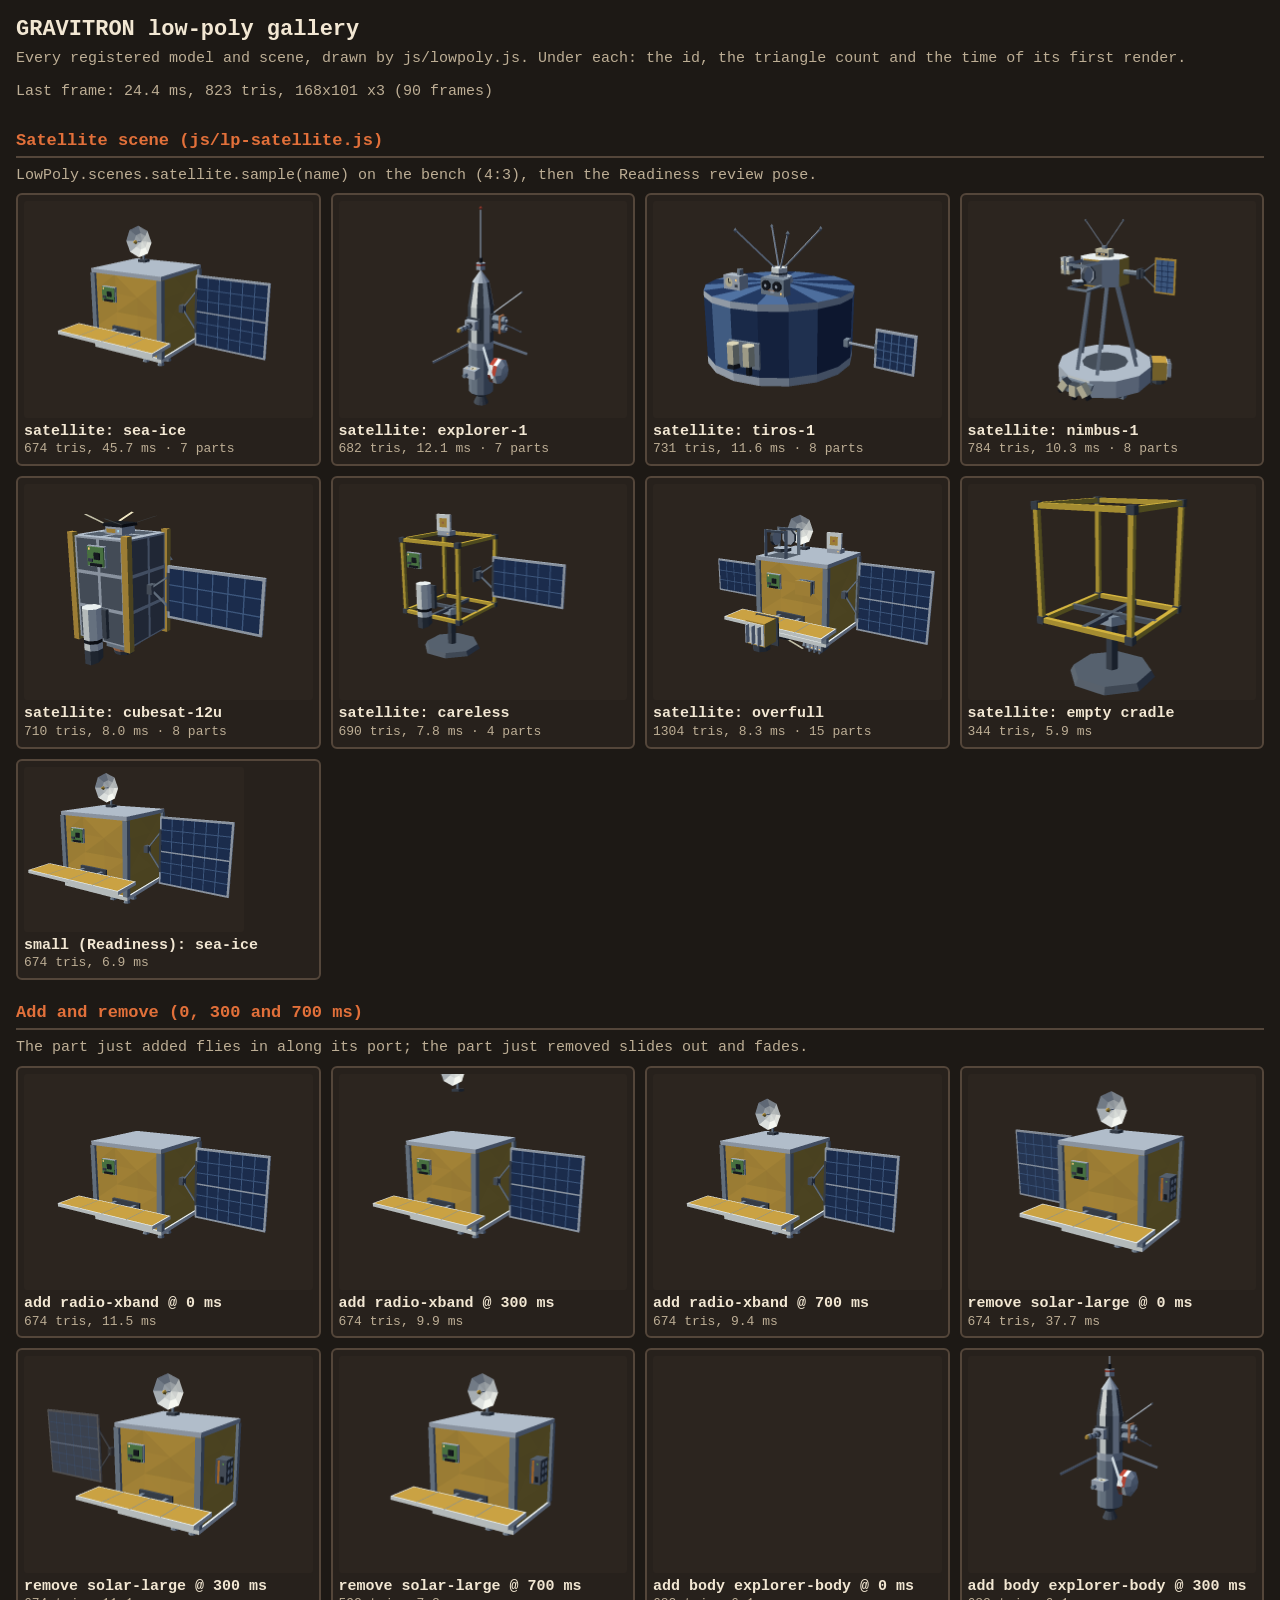
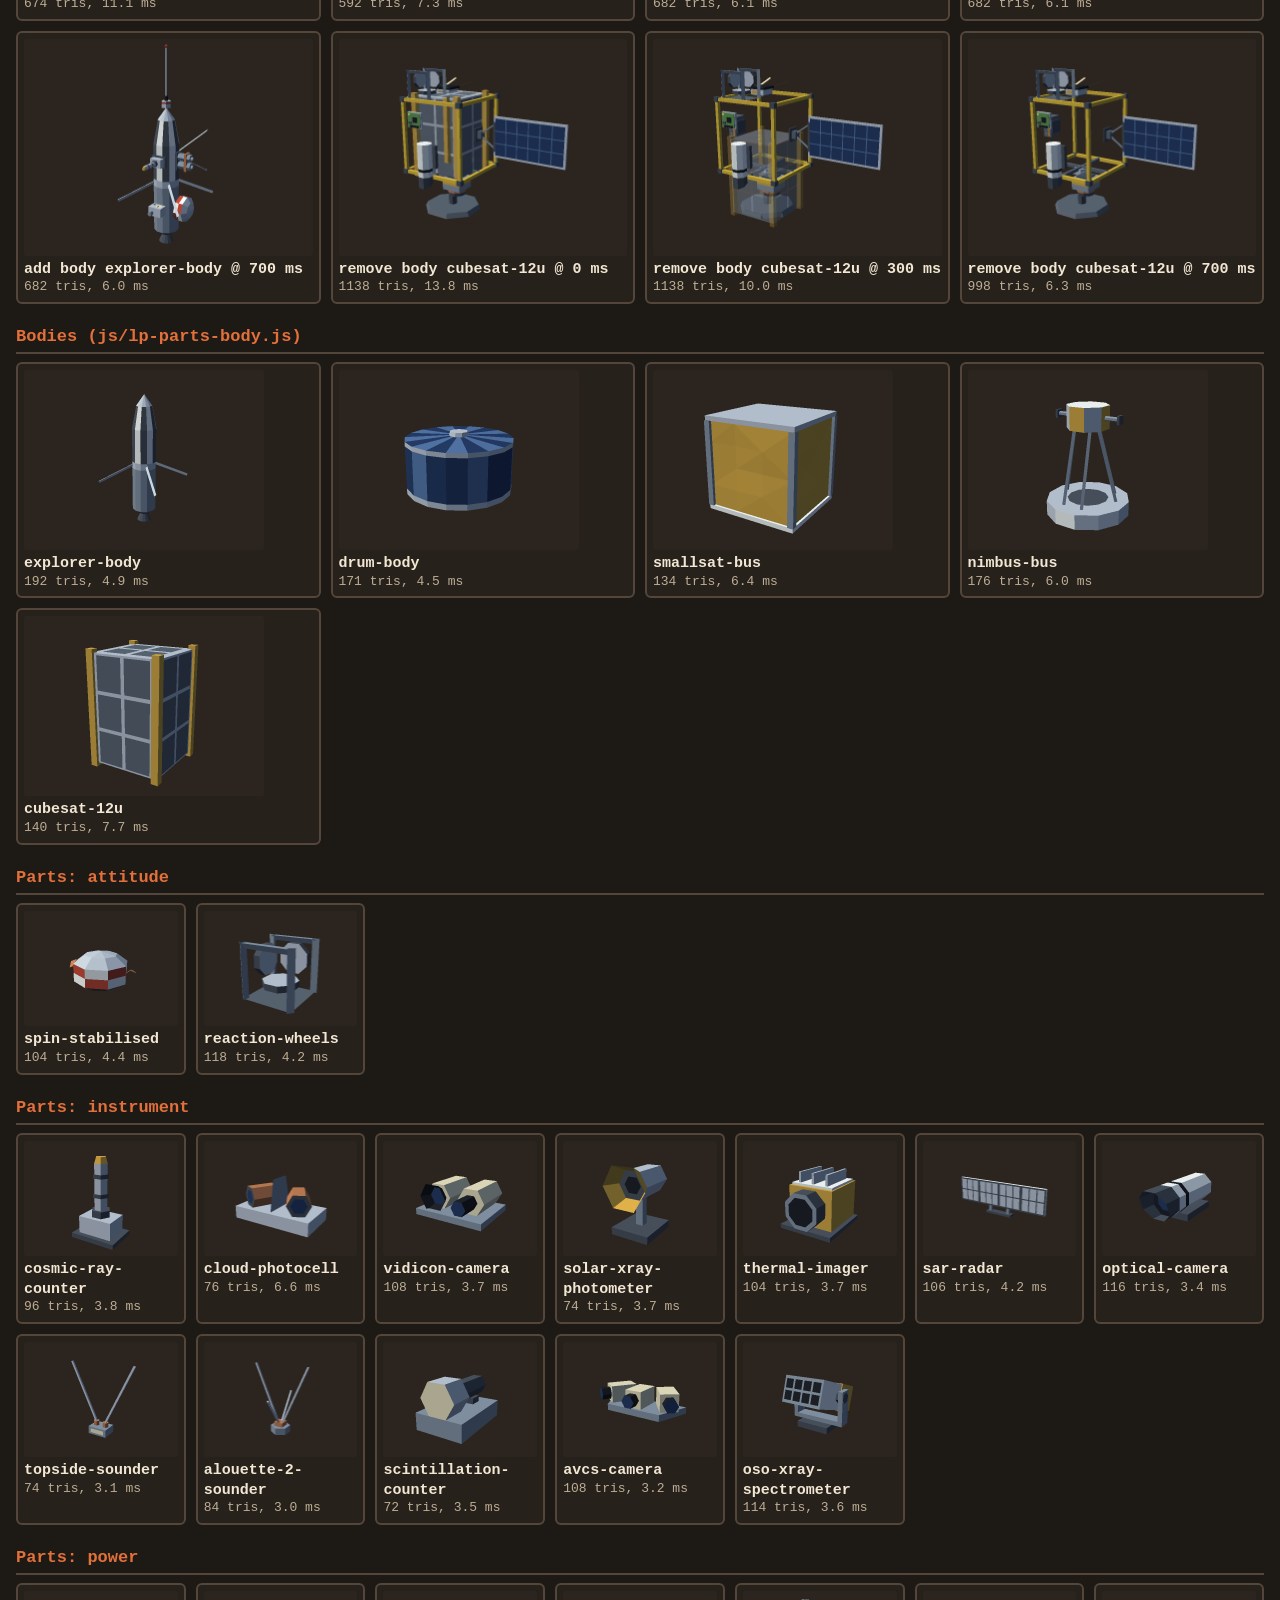
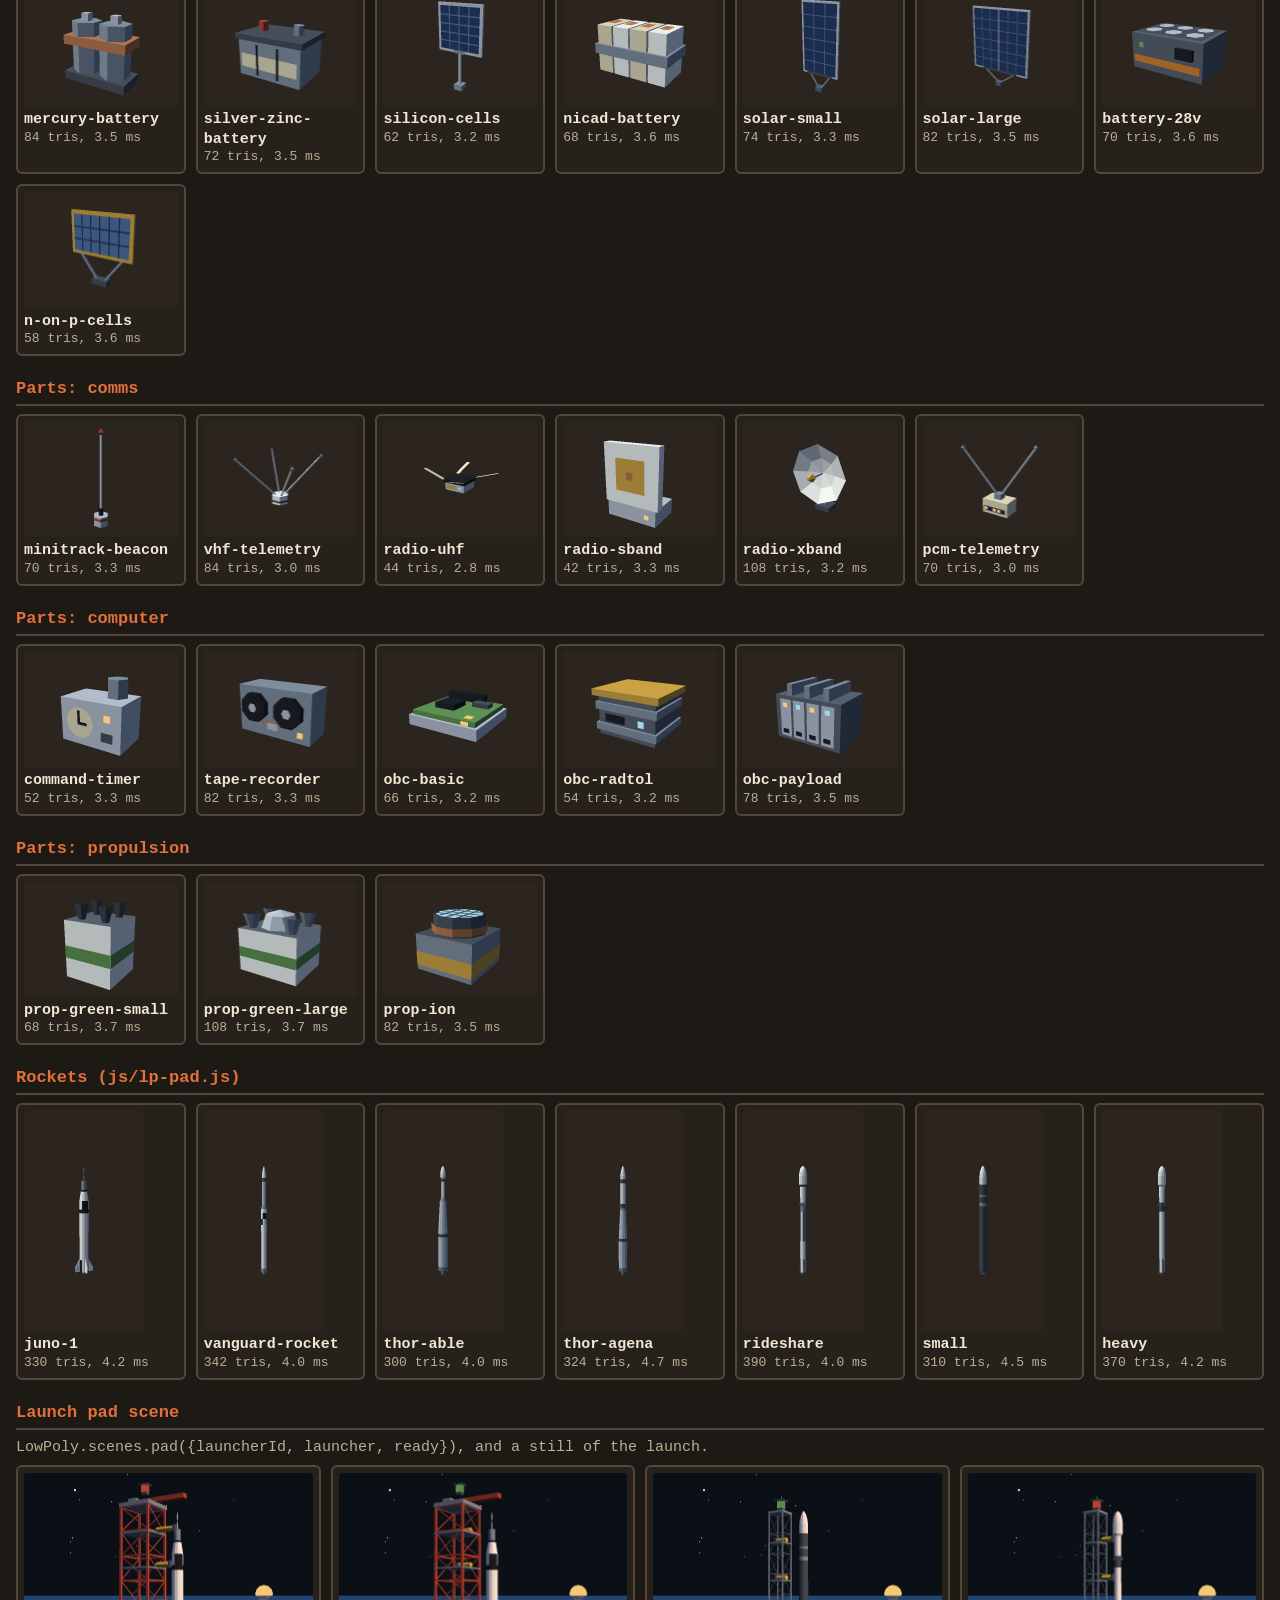
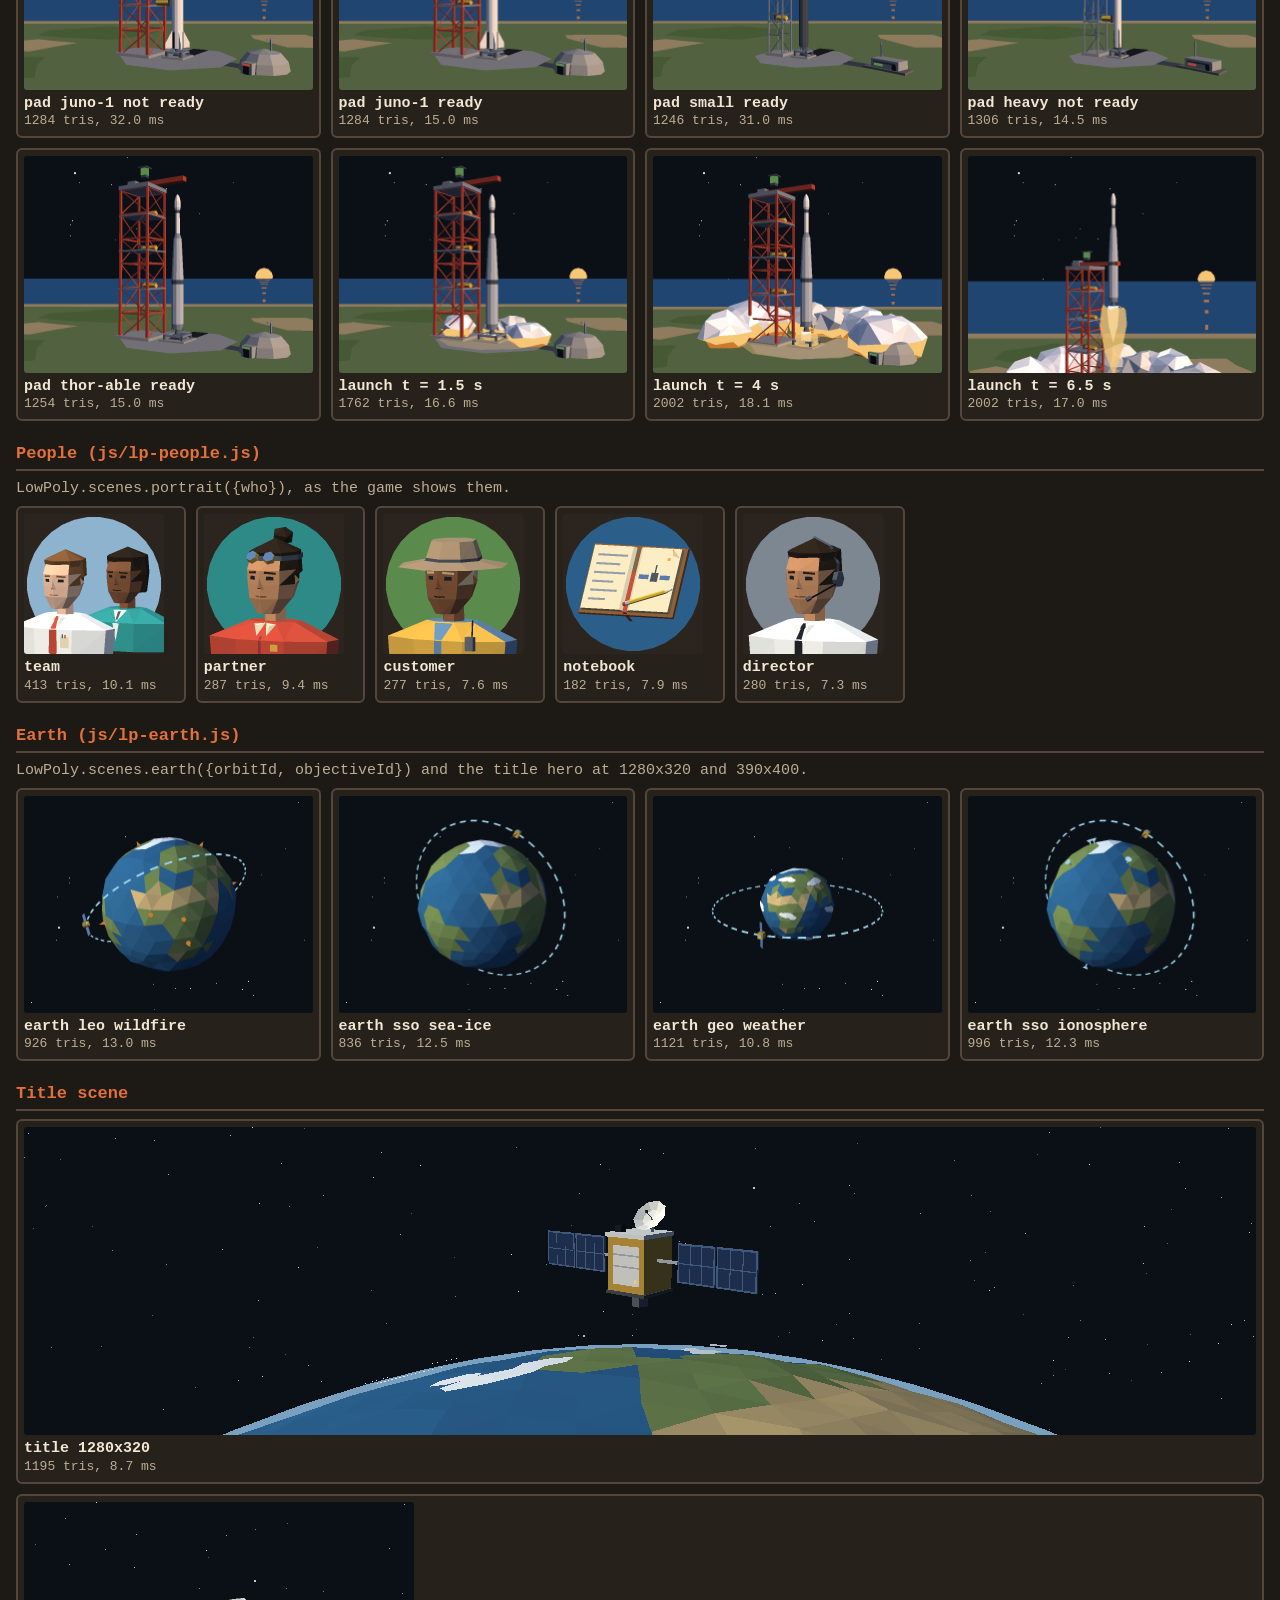
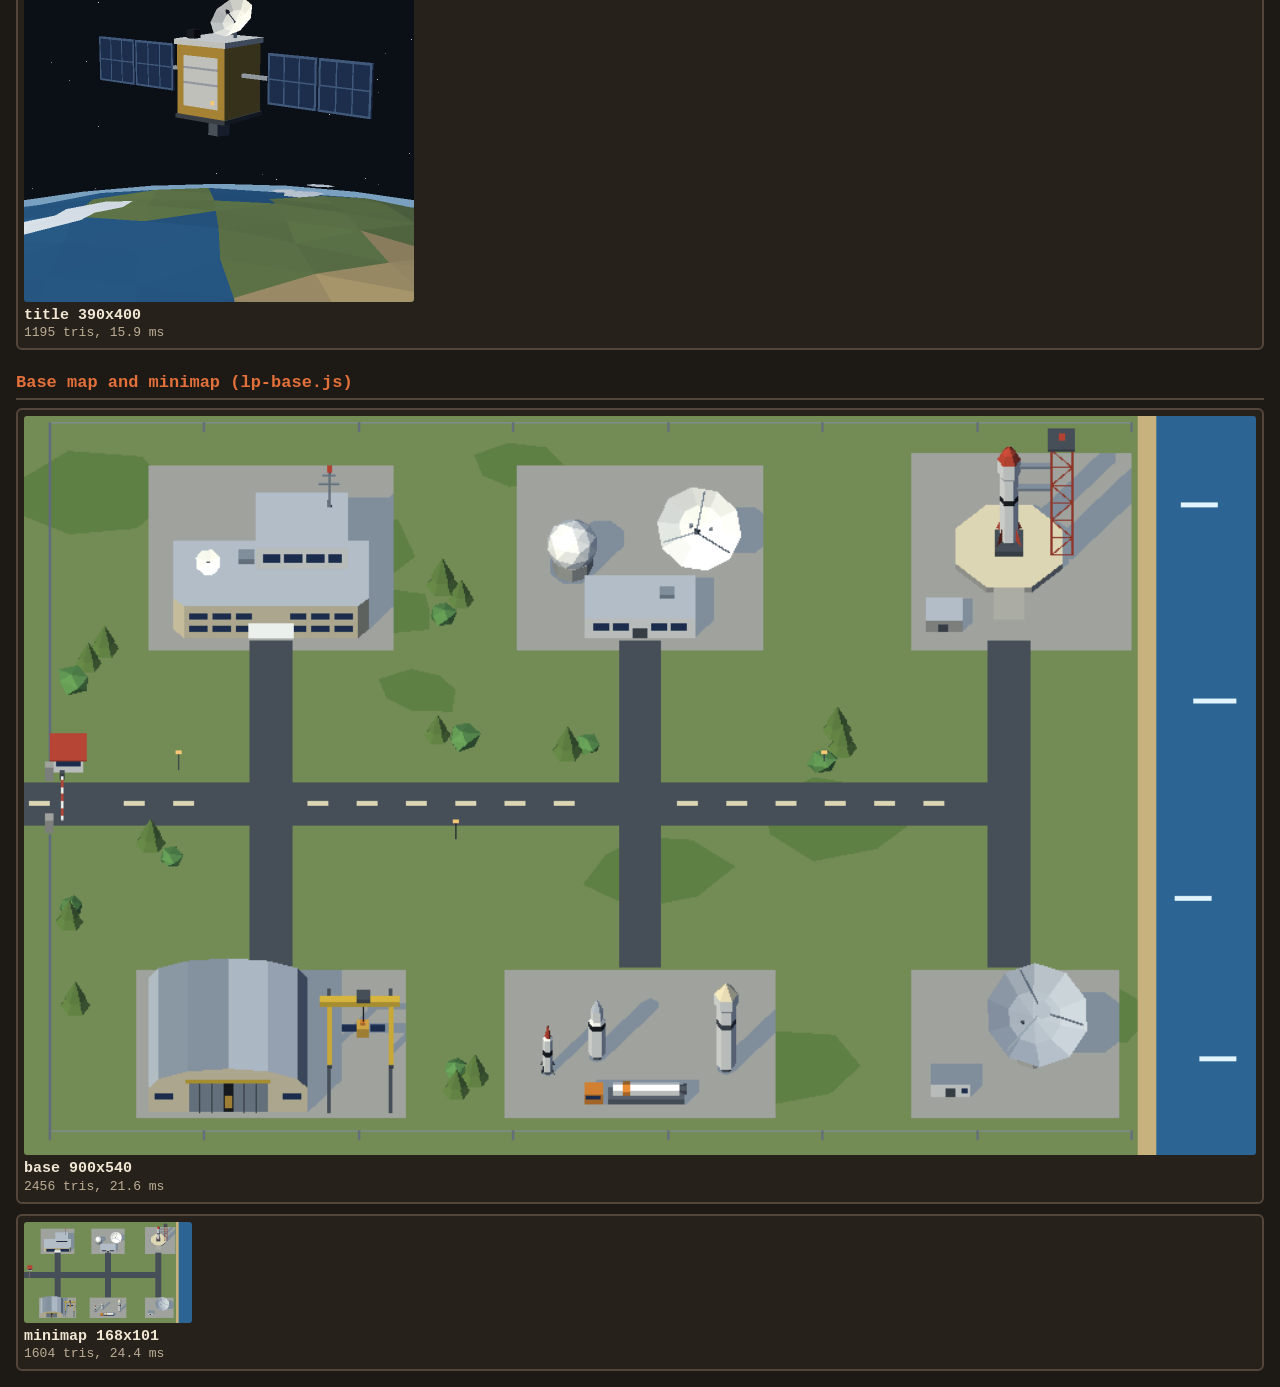
==== handoff/lowpoly/gallery.html @ 47f184be "Low-poly satellite on the Build bench and the Readiness review (js/lp-satellite.js); model files mov" ====
<!doctype html>
<html lang="en">
<head>
<meta charset="utf-8">
<meta name="viewport" content="width=device-width, initial-scale=1">
<title>Low-poly gallery</title>
<!-- Every model and scene the game can draw, with its id, triangle count and render time.
     Open from file:// (it loads the game's own js/ and data/ files). Not loaded by the game. -->
<style>
  :root { --bg: #1d1915; --surface: #27211c; --border: #54463a; --text: #f2e7d3; --dim: #bdae95; --accent: #e2703a; }
  * { box-sizing: border-box; }
  body { margin: 0; padding: 16px; background: var(--bg); color: var(--text); font: 15px/1.3 "Courier New", monospace; }
  h1 { font-size: 22px; margin: 0 0 4px; }
  h2 { font-size: 17px; margin: 22px 0 8px; color: var(--accent); border-bottom: 2px solid var(--border); padding-bottom: 4px; }
  p { margin: 0 0 8px; color: var(--dim); }
  .grid { display: grid; gap: 10px; grid-template-columns: repeat(auto-fill, minmax(150px, 1fr)); }
  .grid.wide { grid-template-columns: repeat(auto-fill, minmax(260px, 1fr)); }
  .grid.one { grid-template-columns: 1fr; }
  .card { background: var(--surface); border: 2px solid var(--border); border-radius: 6px; padding: 6px; min-width: 0; }
  .card canvas { display: block; width: 100%; height: auto; background: #2c251f; border-radius: 3px; }
  .card .id { display: block; margin-top: 4px; font-weight: bold; overflow-wrap: anywhere; }
  .card .meta { display: block; color: var(--dim); font-size: 13px; }
  .card.missing { border-style: dashed; color: var(--dim); }
  #live { position: sticky; top: 0; z-index: 2; background: var(--bg); padding: 6px 0; color: var(--dim); }
</style>
</head>
<body>
<h1>GRAVITRON low-poly gallery</h1>
<p>Every registered model and scene, drawn by js/lowpoly.js. Under each: the id, the triangle count and the time of its first render.</p>
<div id="live">Last frame: <span id="live-ms">-</span></div>
<main id="out"></main>

<script src="../../data/parts.js"></script>
<script src="../../data/launchers.js"></script>
<script src="../../data/orbits.js"></script>
<script src="../../js/lowpoly.js"></script>
<script src="../../js/lp-earth.js"></script>
<script src="../../js/lp-parts-body.js"></script>
<script src="../../js/lp-parts-instruments.js"></script>
<script src="../../js/lp-parts-systems.js"></script>
<script src="../../js/lp-satellite.js"></script>
<script src="../../js/lp-pad.js"></script>
<script src="../../js/lp-people.js"></script>
<script src="js/lp-base.js"></script>
<script>
(function () {
  'use strict';
  var L = window.LowPoly, out = document.getElementById('out');
  var reduce = window.matchMedia && window.matchMedia('(prefers-reduced-motion: reduce)').matches;
  var live = /[?&]live\b/.test(location.search) && !reduce;   // ?live: everything turns (slower page)

  function section(title, note, cls) {
    var h = document.createElement('h2'); h.textContent = title; out.appendChild(h);
    if (note) { var p = document.createElement('p'); p.textContent = note; out.appendChild(p); }
    var g = document.createElement('div'); g.className = 'grid' + (cls ? ' ' + cls : ''); out.appendChild(g);
    return g;
  }
  function trisOf(scene) {
    var n = 0;
    (scene.items || []).forEach(function (it) { if (!it.hidden && it.mesh) n += it.mesh.tris.length; });
    return n;
  }
  // One card: a canvas of w x h CSS px (or the full card width at that aspect), drawn once.
  function card(grid, id, sceneOrWrap, w, h, note, viewOpts) {
    var c = document.createElement('div'); c.className = 'card';
    var cv = document.createElement('canvas');
    cv.style.aspectRatio = w + ' / ' + h;
    if (w <= 400) cv.style.maxWidth = w + 'px';
    c.appendChild(cv);
    var a = document.createElement('span'); a.className = 'id'; a.textContent = id;
    var m = document.createElement('span'); m.className = 'meta';
    c.appendChild(a); c.appendChild(m);
    grid.appendChild(c);
    var scene = sceneOrWrap && sceneOrWrap.items ? sceneOrWrap : sceneOrWrap && sceneOrWrap.scene;
    var t0 = performance.now(), r = null;
    try {
      if (viewOpts || live) L.view(cv, sceneOrWrap, viewOpts || { spin: 20, drag: true, keys: false });
      else r = L.render(cv, scene);
    } catch (e) { m.textContent = 'ERROR ' + e.message; c.classList.add('missing'); return c; }
    var ms = r ? r.ms : performance.now() - t0;
    m.textContent = trisOf(scene) + ' tris, ' + ms.toFixed(1) + ' ms' + (note ? ' · ' + note : '');
    return c;
  }
  function missing(grid, id, why) {
    var c = document.createElement('div'); c.className = 'card missing'; c.textContent = id + ': ' + why; grid.appendChild(c);
  }
  // A model in its own frame, turned three quarters, lit by the default light.
  function modelScene(mesh, label) {
    return { items: [{ mesh: mesh }], camera: { yaw: 32, pitch: 18, fov: 30 }, background: null, label: label };
  }

  // ---- satellites
  var sats = section('Satellite scene (js/lp-satellite.js)', 'LowPoly.scenes.satellite.sample(name) on the bench (4:3), then the Readiness review pose.', 'wide');
  L.scenes.satellite.sample.names.forEach(function (name) {
    var w = L.scenes.satellite({ parts: L.scenes.satellite.sample(name), data: PARTS, change: null });
    card(sats, 'satellite: ' + name, w, 320, 240, w.ids.length + ' parts', live ? { spin: 20, drag: true, keys: false } : null);
  });
  card(sats, 'satellite: empty cradle', L.scenes.satellite({ parts: [], data: PARTS }), 320, 240);
  card(sats, 'small (Readiness): sea-ice', L.scenes.satellite({ parts: L.scenes.satellite.sample('sea-ice'), data: PARTS, size: 'small' }), 220, 165);

  var anim = section('Add and remove (0, 300 and 700 ms)', 'The part just added flies in along its port; the part just removed slides out and fades.', 'wide');
  [['add radio-xband', { id: 'radio-xband', kind: 'add' }, 'sea-ice', null],
   ['remove solar-large', { id: 'solar-large', kind: 'remove' }, 'sea-ice', 'solar-large'],
   ['add body explorer-body', { id: 'explorer-body', kind: 'add' }, 'explorer-1', null],
   ['remove body cubesat-12u', { id: 'cubesat-12u', kind: 'remove' }, 'cubesat-12u', 'cubesat-12u']].forEach(function (row) {
    [0, 0.3, 0.7].forEach(function (t) {
      var ids = L.scenes.satellite.sample(row[2]).filter(function (id) { return id !== row[3]; });
      var w = L.scenes.satellite({ parts: ids, data: PARTS, change: row[1] });
      w.update(0, 0); if (t) w.update(t, t);
      card(anim, row[0] + ' @ ' + Math.round(t * 1000) + ' ms', w.scene, 320, 240);
    });
  });

  // ---- bodies and parts
  var bodies = section('Bodies (js/lp-parts-body.js)', null, 'wide');
  PARTS.filter(function (p) { return p.category === 'structure'; }).forEach(function (p) {
    if (!L.has('body', p.id)) return missing(bodies, p.id, 'no model (placeholder)');
    var m = L.model('body', p.id, p);
    card(bodies, p.id, modelScene(m.mesh, m.label), 240, 180);
  });
  ['attitude', 'instrument', 'power', 'comms', 'computer', 'propulsion'].forEach(function (cat) {
    var g = section('Parts: ' + cat);
    PARTS.filter(function (p) { return p.category === cat; }).forEach(function (p) {
      if (!L.has('part', p.id)) return missing(g, p.id, 'no model (placeholder)');
      var m = L.model('part', p.id, p);
      card(g, p.id, modelScene(m.mesh, m.label), 160, 120);
    });
  });

  // ---- launchers and the pad
  var rk = section('Rockets (js/lp-pad.js)');
  LAUNCHERS.forEach(function (l) {
    if (!L.has('launcher', l.id)) return missing(rk, l.id, 'no model (placeholder)');
    var m = L.model('launcher', l.id, l);
    card(rk, l.id, { items: [{ mesh: m.mesh }], camera: { yaw: 25, pitch: 8, fov: 30 }, background: null, label: m.label }, 120, 220);
  });
  var pad = section('Launch pad scene', 'LowPoly.scenes.pad({launcherId, launcher, ready}), and a still of the launch.', 'wide');
  [['juno-1', false], ['juno-1', true], ['small', true], ['heavy', false], ['thor-able', true]].forEach(function (r) {
    var l = LAUNCHERS.filter(function (x) { return x.id === r[0]; })[0];
    card(pad, 'pad ' + r[0] + (r[1] ? ' ready' : ' not ready'), L.scenes.pad({ launcherId: r[0], launcher: l, ready: r[1] }), 400, 300);
  });
  [1.5, 4, 6.5].forEach(function (t) {
    card(pad, 'launch t = ' + t + ' s', L.scenes.pad({ launcherId: 'thor-able', ready: true, t: t, play: false }), 400, 300);
  });

  // ---- people
  var ppl = section('People (js/lp-people.js)', 'LowPoly.scenes.portrait({who}), as the game shows them.');
  ['team', 'partner', 'customer', 'notebook', 'director'].forEach(function (who) {
    if (!L.has('person', who)) return missing(ppl, who, 'no model');
    card(ppl, who, L.scenes.portrait({ who: who, aspect: 1 }), 140, 140);
  });

  // ---- Earth, title, base
  var earth = section('Earth (js/lp-earth.js)', 'LowPoly.scenes.earth({orbitId, objectiveId}) and the title hero at 1280x320 and 390x400.', 'wide');
  [['leo', 'wildfire'], ['sso', 'sea-ice'], ['geo', 'weather'], ['sso', 'ionosphere']].forEach(function (r) {
    card(earth, 'earth ' + r[0] + ' ' + r[1], L.scenes.earth({ orbitId: r[0], objectiveId: r[1], spin: 0 }), 320, 240);
  });
  var title = section('Title scene', null, 'one');
  if (L.scenes.title) {
    card(title, 'title 1280x320', L.scenes.title({ drift: false }), 1280, 320);
    var tt = L.scenes.title({ drift: false }); if (tt.fit) tt.fit(390, 400);
    card(title, 'title 390x400', tt, 390, 400);
  } else missing(title, 'title', 'scene not loaded');
  var base = section('Base map and minimap (lp-base.js)', null, 'one');
  if (L.scenes.base) {
    card(base, 'base 900x540', L.scenes.base({ width: 900, height: 540, animate: false }), 900, 540);
    card(base, 'minimap 168x101', L.scenes.minimap({ width: 168, height: 101 }), 168, 101);
  } else missing(base, 'base', 'scene not loaded');

  // Live readout of the engine's last frame (changes when ?live is on).
  var liveMs = document.getElementById('live-ms');
  setInterval(function () { var s = L.stats; liveMs.textContent = s.lastMs.toFixed(1) + ' ms, ' + s.lastTris + ' tris, ' + s.lastW + 'x' + s.lastH + ' x' + s.lastSS + ' (' + s.frames + ' frames)'; }, 500);
})();
</script>
</body>
</html>
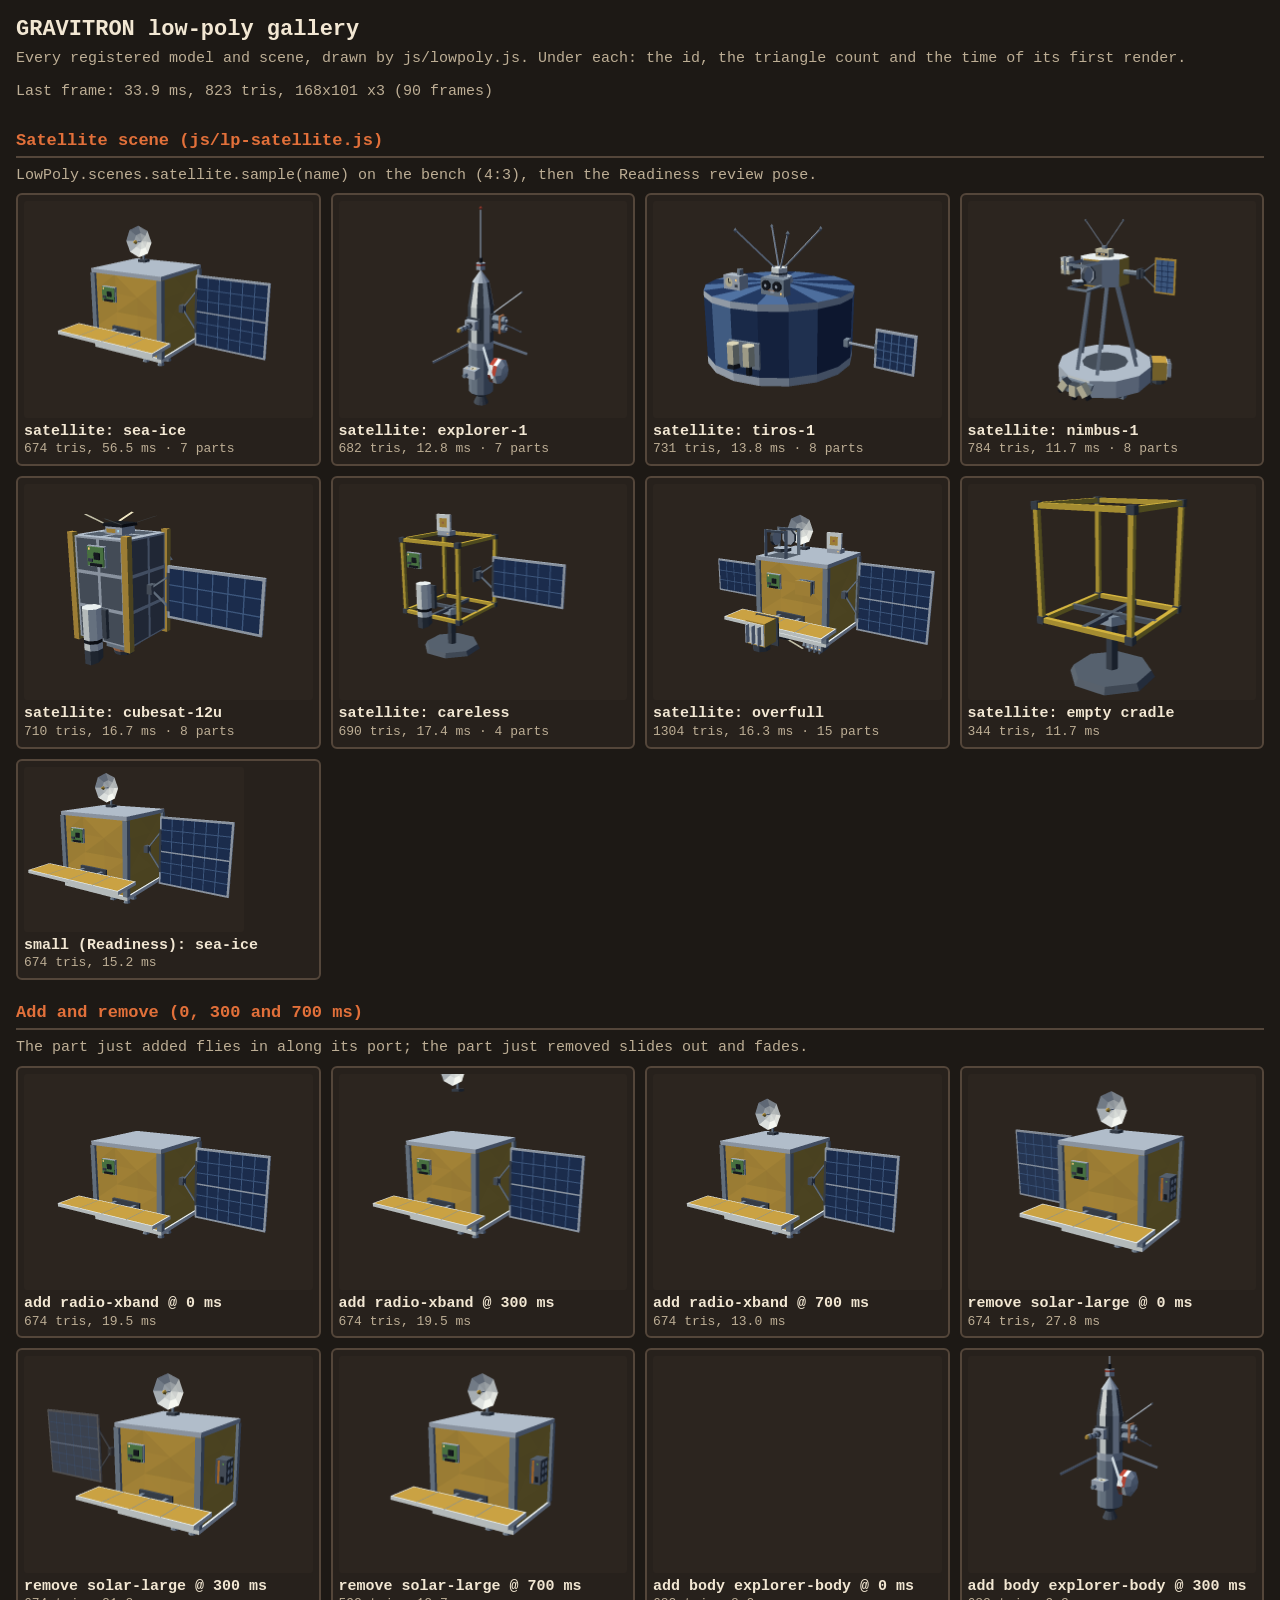
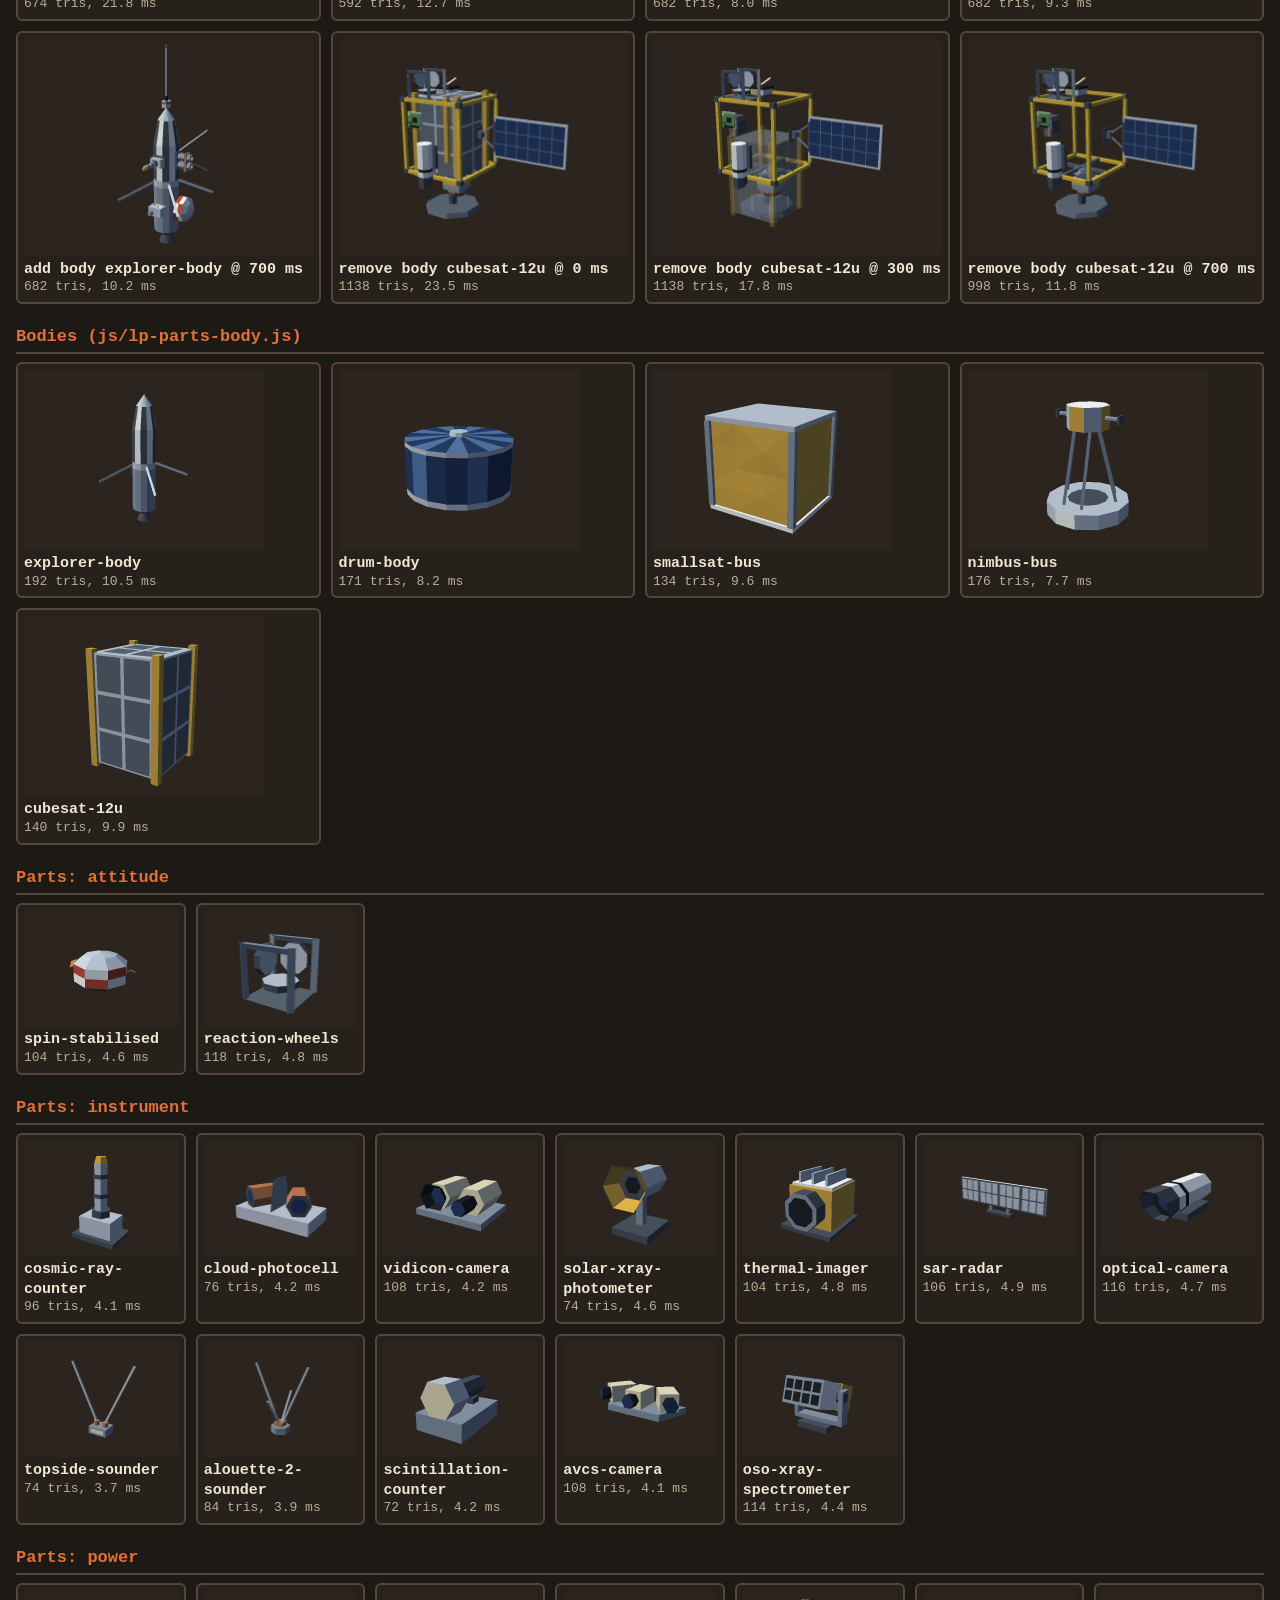
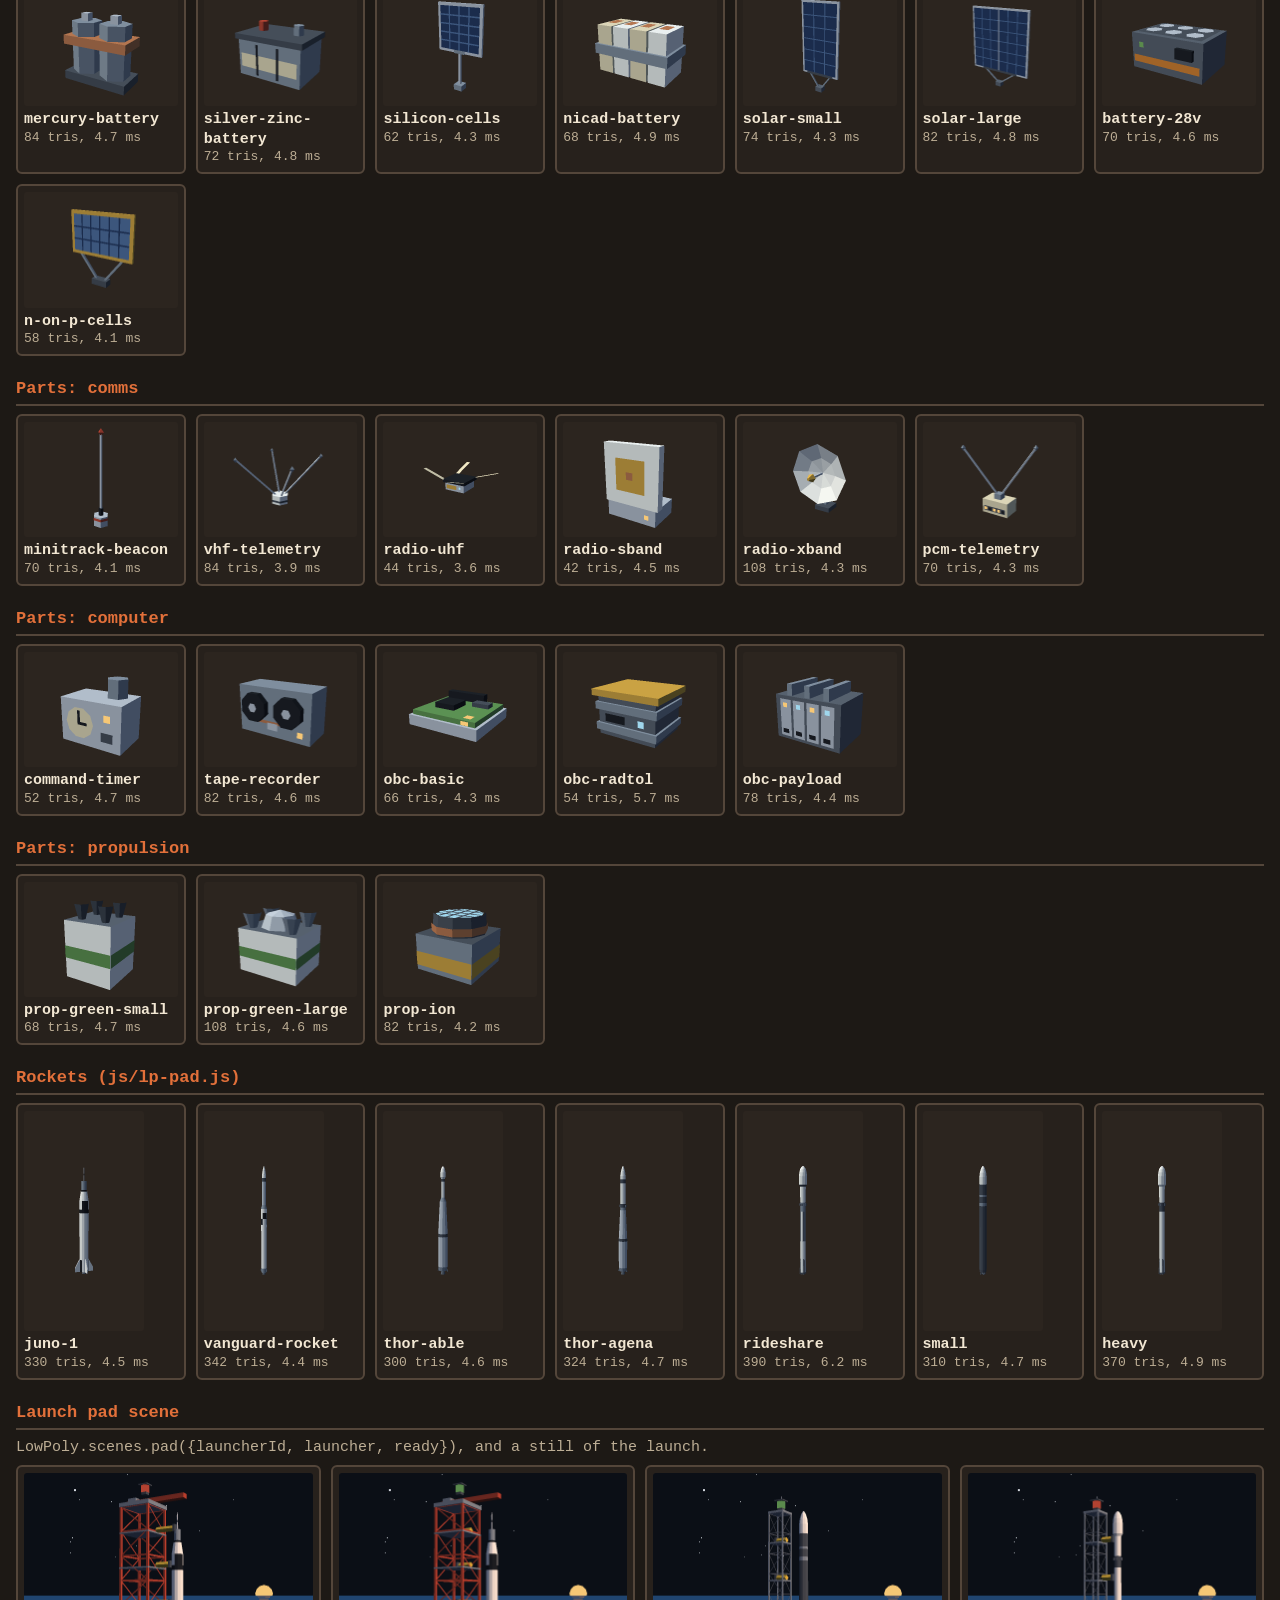
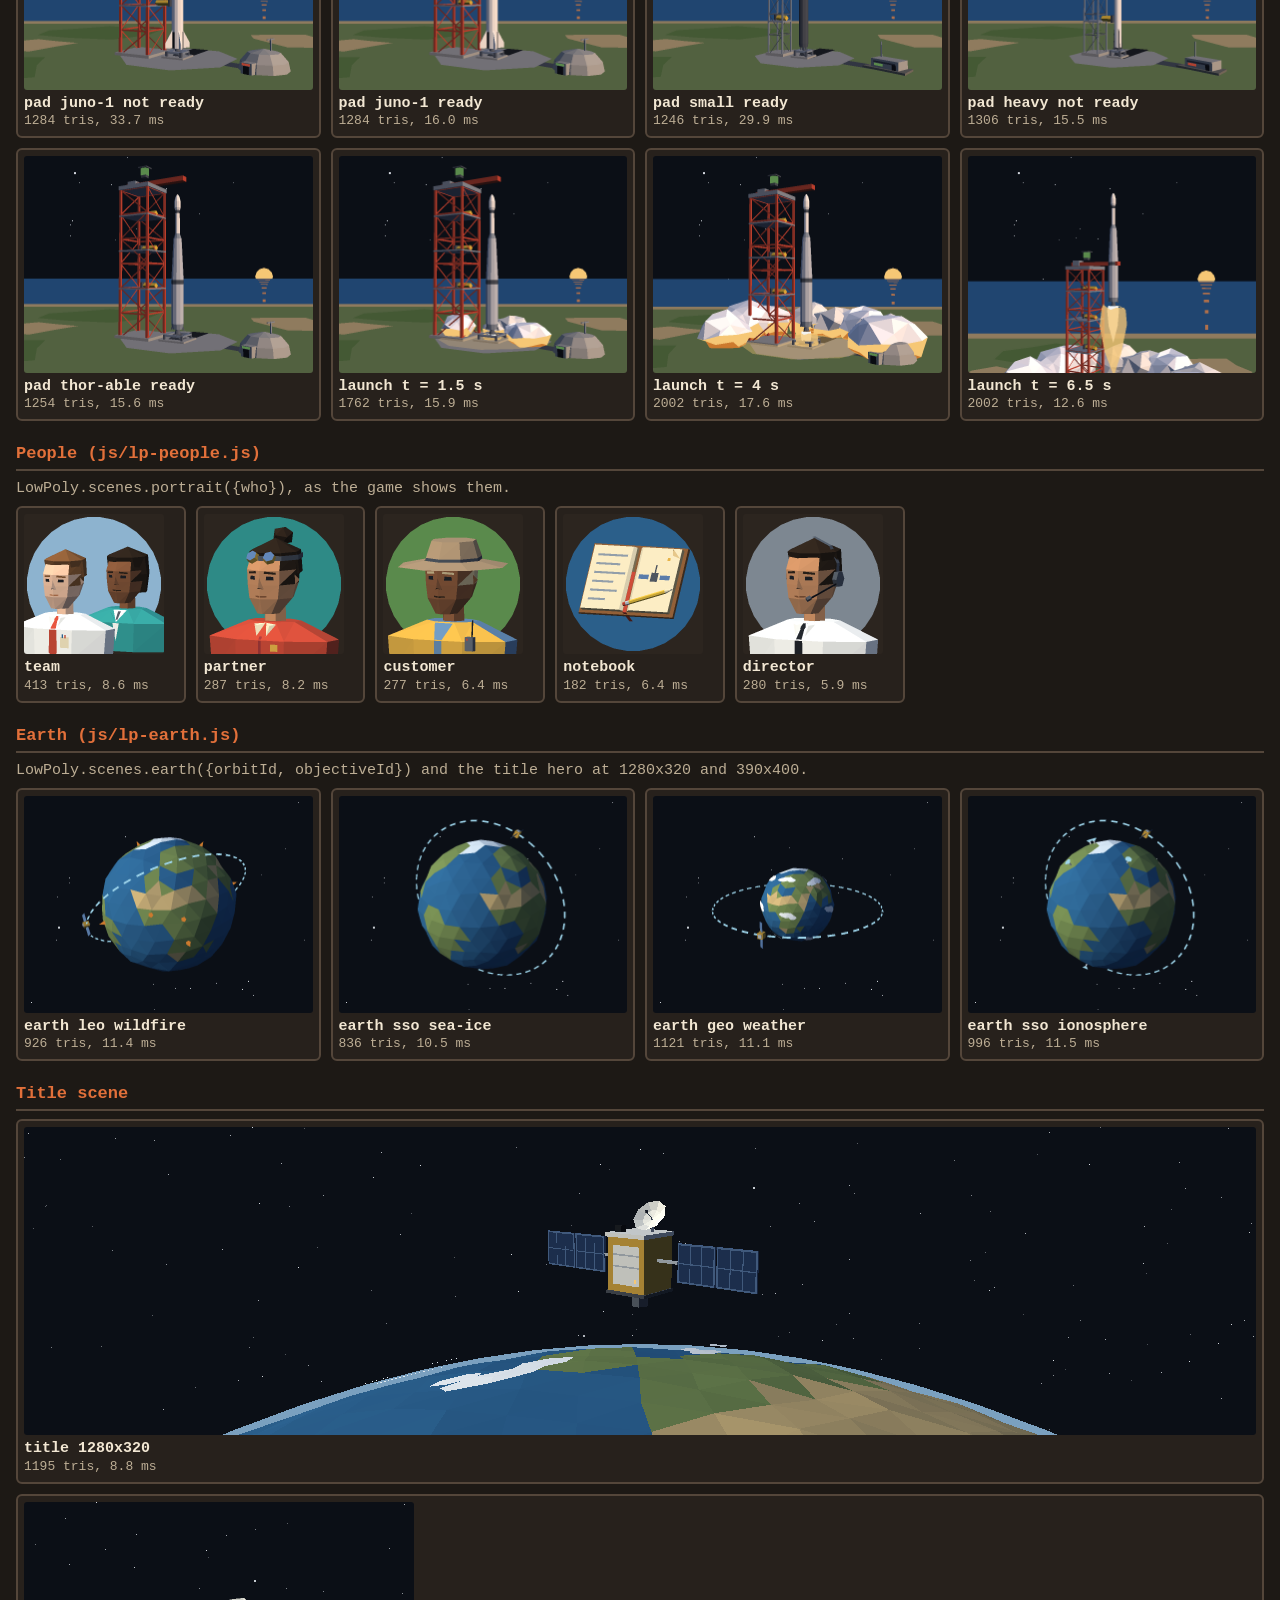
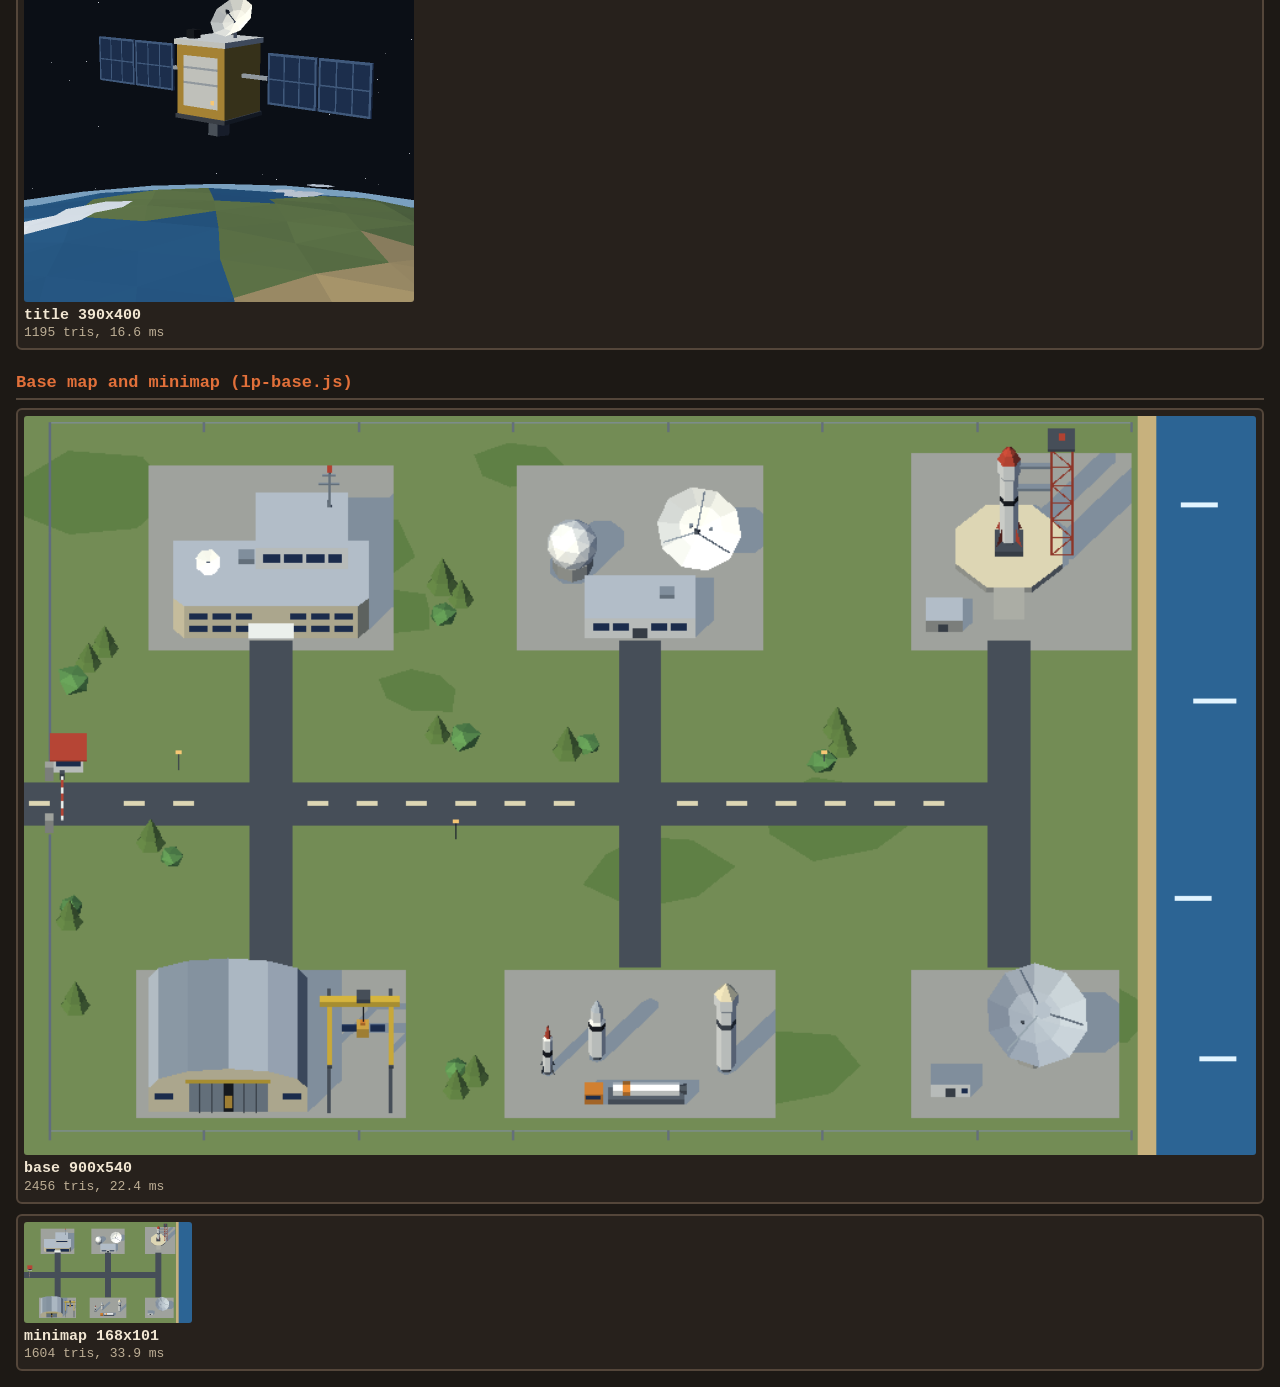
==== commit f8f77f54: "Base map and minimap in low poly (js/lp-base.js) under the same markers, route and player; the pixel" ====
--- a/handoff/lowpoly/gallery.html
+++ b/handoff/lowpoly/gallery.html
@@ -41,7 +41,7 @@
 <script src="../../js/lp-satellite.js"></script>
 <script src="../../js/lp-pad.js"></script>
 <script src="../../js/lp-people.js"></script>
-<script src="js/lp-base.js"></script>
+<script src="../../js/lp-base.js"></script>
 <script>
 (function () {
   'use strict';
